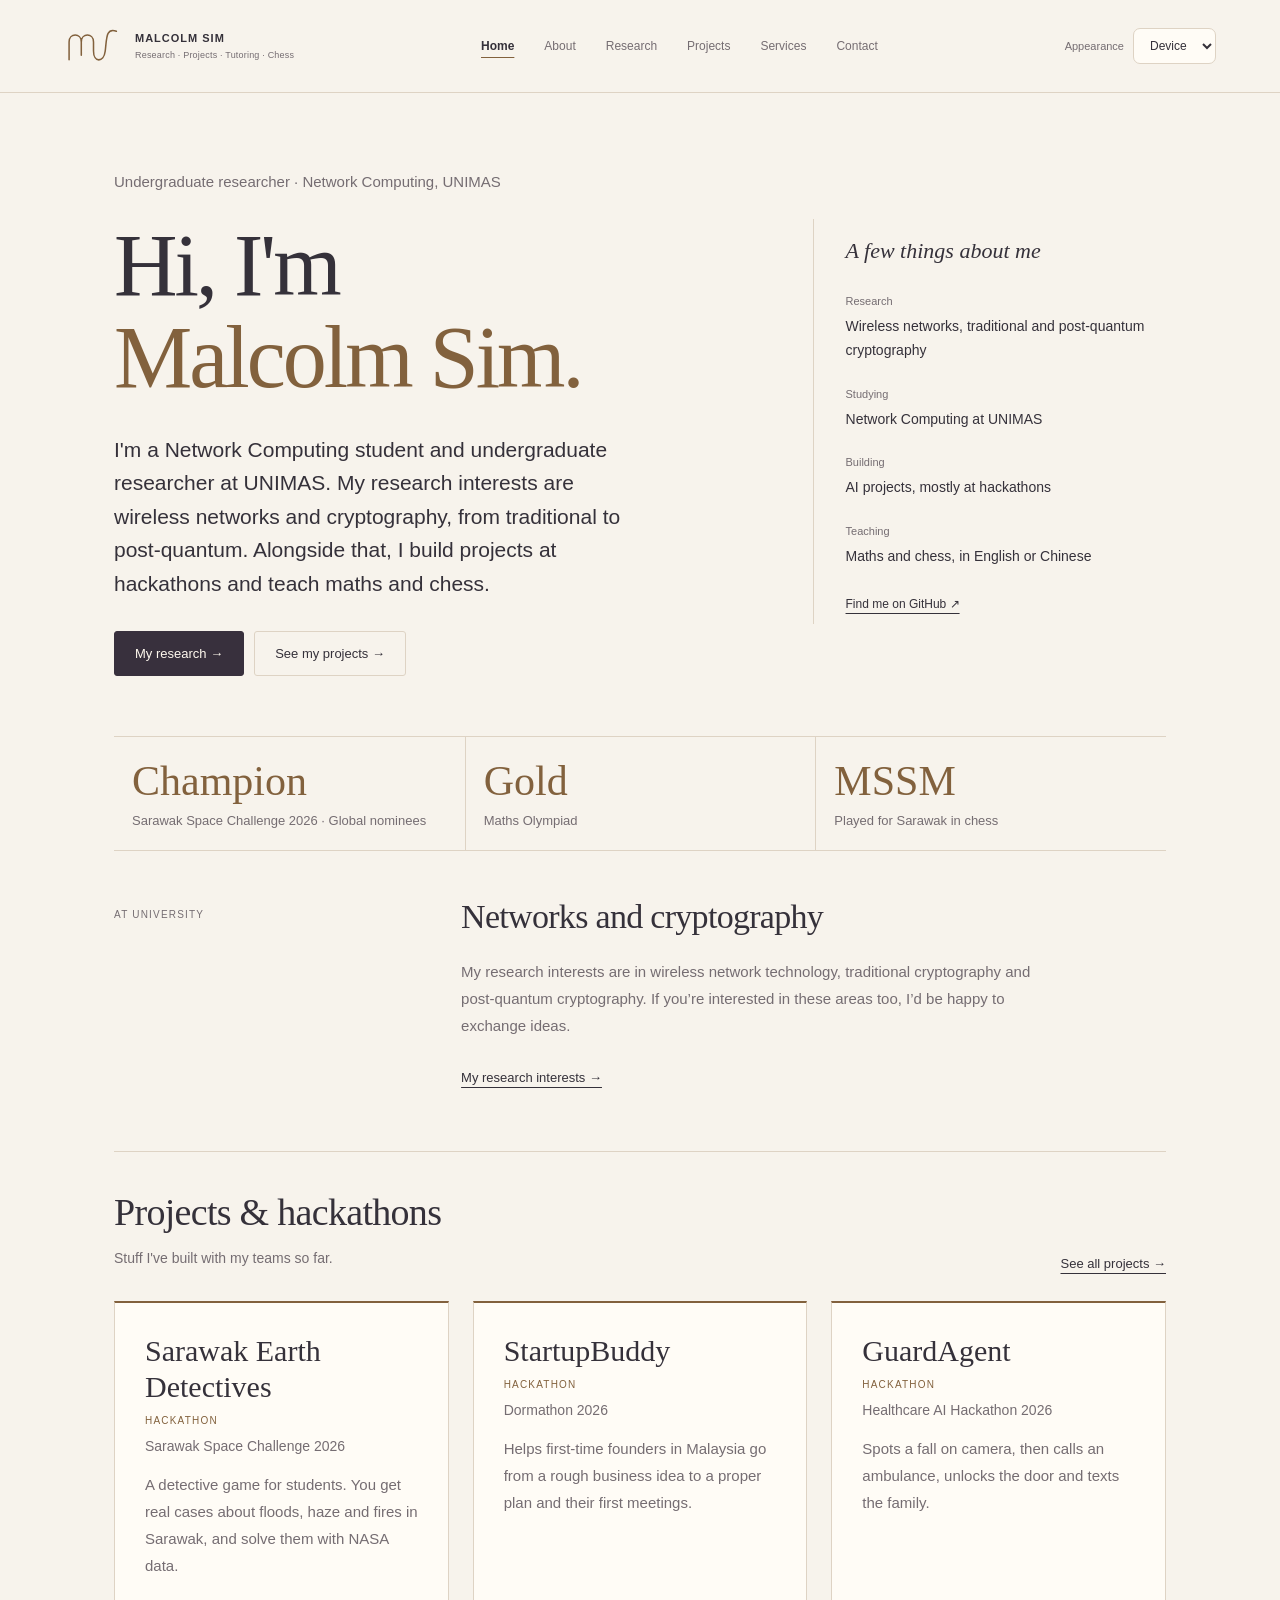
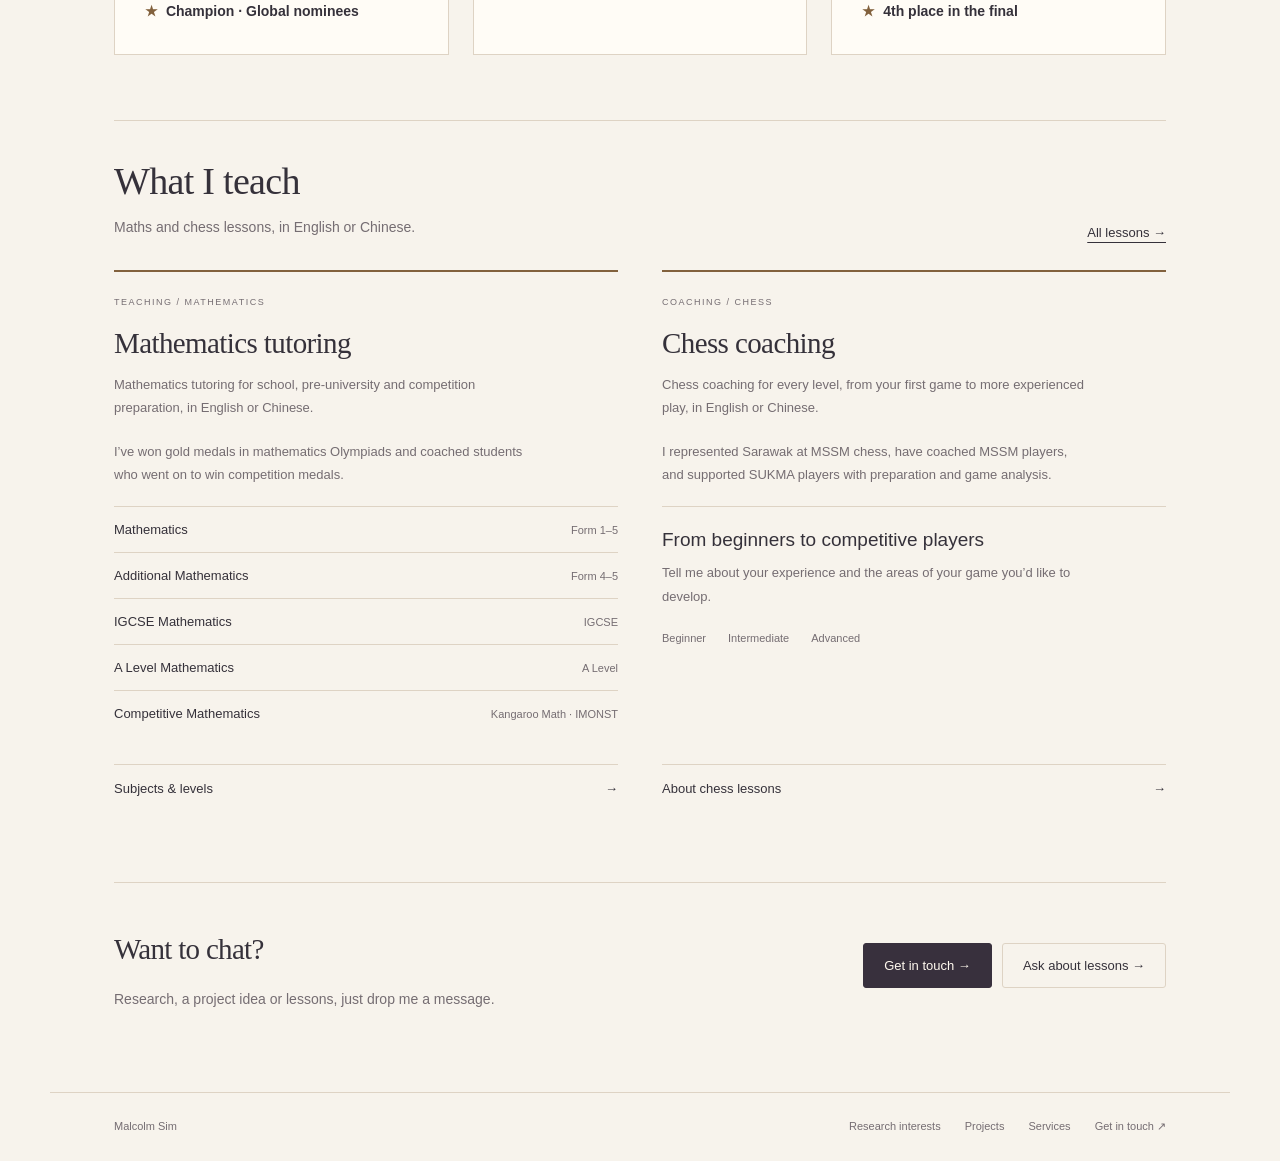
==== index.html @ a87b9bdd "Refresh link preview image URL so LinkedIn fetches the new card Co-Authored-By: Claude Opus 5.5 <nor" ====
<!doctype html><html lang="en"><head><meta charset="UTF-8"><meta name="viewport" content="width=device-width,initial-scale=1"><meta name="color-scheme" content="light dark"><script src="theme.js"></script><link rel="icon" href="malcolm-logo.svg?v=silk-champagne" type="image/svg+xml"><title>Malcolm Sim — Network Computing research, projects &amp; teaching</title><meta name="description" content="Malcolm Sim, Network Computing student and undergraduate researcher at UNIMAS. Research interests in wireless networks and cryptography, hackathon projects, maths tutoring and chess coaching.">
  <link rel="canonical" href="https://malcolmskk.pages.dev/">
  <meta property="og:type" content="website">
  <meta property="og:site_name" content="Malcolm Sim">
  <meta property="og:title" content="Malcolm Sim | Undergraduate researcher in networks &amp; cryptography, UNIMAS">
  <meta property="og:description" content="Network Computing student and undergraduate researcher at UNIMAS. Research in wireless networks and cryptography, hackathon projects, maths tutoring and chess coaching.">
  <meta property="og:url" content="https://malcolmskk.pages.dev/">
  <meta property="og:image" content="https://malcolmskk.pages.dev/images/og-preview.jpg?v=2">
  <meta property="og:image:width" content="1200">
  <meta property="og:image:height" content="627">
  <meta property="og:image:alt" content="Malcolm Sim, undergraduate researcher in networks and cryptography at UNIMAS">
  <meta name="twitter:card" content="summary_large_image"><link rel="stylesheet" href="style.css?v=home-about"></head><body><a class="skip-link" href="#main-content">Skip to content</a><header><a class="brand identity" href="index.html" aria-label="Malcolm Sim home"><svg class="monogram" viewBox="0 0 114 84" fill="none" stroke="currentColor" aria-hidden="true"><path d="M10 69V34C10 16 34 16 34 34V60M34 34C34 16 58 16 58 34V52C58 75 78 75 81 52C84 29 82 5 103 13" stroke-width="3" stroke-linecap="round" stroke-linejoin="round"/></svg><span class="wordmark">MALCOLM SIM<small>Research · Projects · Tutoring · Chess</small></span></a><nav class="site-nav" aria-label="Main navigation"><a href="index.html" aria-current="page">Home</a><a href="about.html">About</a><a href="research.html">Research</a><a href="projects.html">Projects</a><a href="services.html">Services</a><a href="contact.html">Contact</a></nav><div class="theme-picker"><label for="theme-choice">Appearance</label><select id="theme-choice" aria-label="Color theme"><option value="system" selected>Device</option><option value="light">Light</option><option value="dark">Dark</option></select></div></header><main id="main-content">
<section class="personal-opening" aria-labelledby="home-title">
  <div class="opening-copy">
    <p class="opening-kicker">Undergraduate researcher · Network Computing, UNIMAS</p>
    <h1 id="home-title">Hi, I'm<br><em>Malcolm Sim.</em></h1>
    <p class="opening-lead">I'm a Network Computing student and undergraduate researcher at UNIMAS. My research interests are wireless networks and cryptography, from traditional to post-quantum. Alongside that, I build projects at hackathons and teach maths and chess.</p>
    <div class="actions">
      <a class="button primary" href="research.html">My research →</a>
      <a class="button" href="projects.html">See my projects →</a>
    </div>
  </div>
  <aside class="desk-notes" aria-label="A few things about me">
    <p class="note-title">A few things about me</p>
    <dl>
      <div><dt>Research</dt><dd>Wireless networks, traditional and post-quantum cryptography</dd></div>
      <div><dt>Studying</dt><dd>Network Computing at UNIMAS</dd></div>
      <div><dt>Building</dt><dd>AI projects, mostly at hackathons</dd></div>
      <div><dt>Teaching</dt><dd>Maths and chess, in English or Chinese</dd></div>
    </dl>
    <a href="https://github.com/malcolm-simkk" target="_blank" rel="noopener noreferrer">Find me on GitHub ↗</a>
  </aside>
</section>
<ul class="home-highlights" aria-label="A few highlights">
  <li><strong>Champion</strong><span>Sarawak Space Challenge 2026 · Global nominees</span></li>
  <li><strong>Gold</strong><span>Maths Olympiad</span></li>
  <li><strong>MSSM</strong><span>Played for Sarawak in chess</span></li>
</ul>
<section class="research-note"><span class="label">At university</span><div><h2>Networks and cryptography</h2><p>My research interests are in wireless network technology, traditional cryptography and post-quantum cryptography. If you’re interested in these areas too, I’d be happy to exchange ideas.</p><a class="text-link" href="research.html">My research interests →</a></div></section>
<section class="hub-section projects-teaser" aria-labelledby="projects-title">
  <div class="section-heading section-heading-with-link">
    <div><h2 id="projects-title">Projects &amp; hackathons</h2><p>Stuff I've built with my teams so far.</p></div>
    <a class="text-link" href="projects.html">See all projects →</a>
  </div>
  <div class="project-grid home-project-grid">
    <a class="project-card project-link" href="sarawak-earth-detectives.html">
      <h3>Sarawak Earth Detectives</h3>
      <span class="label project-kind">Hackathon</span>
      <p class="project-event">Sarawak Space Challenge 2026</p>
      <p class="home-project-summary">A detective game for students. You get real cases about floods, haze and fires in Sarawak, and solve them with NASA data.</p>
      <p class="home-project-result"><span aria-hidden="true">★</span> Champion · Global nominees</p>
    </a>
    <a class="project-card project-link" href="startupbuddy.html">
      <h3>StartupBuddy</h3>
      <span class="label project-kind">Hackathon</span>
      <p class="project-event">Dormathon 2026</p>
      <p class="home-project-summary">Helps first-time founders in Malaysia go from a rough business idea to a proper plan and their first meetings.</p>
    </a>
    <a class="project-card project-link" href="guardagent.html">
      <h3>GuardAgent</h3>
      <span class="label project-kind">Hackathon</span>
      <p class="project-event">Healthcare AI Hackathon 2026</p>
      <p class="home-project-summary">Spots a fall on camera, then calls an ambulance, unlocks the door and texts the family.</p>
      <p class="home-project-result"><span aria-hidden="true">★</span> 4th place in the final</p>
    </a>
  </div>
</section>
<section class="hub-section" aria-labelledby="services-title"><div class="section-heading section-heading-with-link"><div><h2 id="services-title">What I teach</h2><p>Maths and chess lessons, in English or Chinese.</p></div><a class="text-link" href="services.html">All lessons →</a></div><div class="service-categories"><article class="service-category"><div class="category-top"><span class="label">Teaching / Mathematics</span><span class="category-symbol" aria-hidden="true">∫</span></div><h3>Mathematics tutoring</h3><p class="category-intro">Mathematics tutoring for school, pre-university and competition preparation, in English or Chinese.</p><p class="service-proof">I’ve won gold medals in mathematics Olympiads and coached students who went on to win competition medals.</p><ul class="subject-list"><li><span>Mathematics</span><span>Form 1–5</span></li><li><span>Additional Mathematics</span><span>Form 4–5</span></li><li><span>IGCSE Mathematics</span><span>IGCSE</span></li><li><span>A Level Mathematics</span><span>A Level</span></li><li><span>Competitive Mathematics</span><span>Kangaroo Math · IMONST</span></li></ul><a class="button category-cta" href="tutoring.html">Subjects &amp; levels <span aria-hidden="true">→</span></a></article><article class="service-category"><div class="category-top"><span class="label">Coaching / Chess</span><span class="category-symbol" aria-hidden="true">♞</span></div><h3>Chess coaching</h3><p class="category-intro">Chess coaching for every level, from your first game to more experienced play, in English or Chinese.</p><p class="service-proof">I represented Sarawak at MSSM chess, have coached MSSM players, and supported SUKMA players with preparation and game analysis.</p><div class="chess-content"><h4>From beginners to competitive players</h4><p>Tell me about your experience and the areas of your game you’d like to develop.</p><div class="level-tags"><span class="level-tag">Beginner</span><span class="level-tag">Intermediate</span><span class="level-tag">Advanced</span></div></div><a class="button category-cta" href="coaching.html">About chess lessons <span aria-hidden="true">→</span></a></article></div></section>
<section class="closing-note">
  <div><h2>Want to chat?</h2><p>Research, a project idea or lessons, just drop me a message.</p></div>
  <div class="actions">
    <a class="button primary" href="contact.html">Get in touch →</a>
    <a class="button" href="enquiry.html">Ask about lessons →</a>
  </div>
</section>
</main><footer><a href="index.html" class="footer-name">Malcolm Sim</a><div class="footer-links"><a href="research.html">Research interests</a><a href="projects.html">Projects</a><a href="services.html">Services</a><a href="contact.html">Get in touch ↗</a></div></footer></body></html>
---- style.css ----
:root{color-scheme:light;--paper:#F7F3EC;--surface:#FFFCF6;--ink:#35313A;--muted:#756D72;--line:#DED3C4;--primary:#38303D;--primary-text:#FFF9EF;--hover:#EAE2D7;--card:#F0E9DF;--card-line:#DDD0BE;--accent:#82613D;--hero-bg:#201D27;--hero-ink:#F4EFE6;--hero-muted:#C3B8BA;--hero-line:#514450;--hero-accent:#D6BA92}
html[data-theme="dark"]{color-scheme:dark;--paper:#201D27;--surface:#2D2735;--ink:#F4EFE6;--muted:#C3B8BA;--line:#514450;--primary:#D6BA92;--primary-text:#201D27;--hover:#403645;--card:#302936;--card-line:#514450;--accent:#D6BA92;--hero-bg:#2D2735;--hero-ink:#F4EFE6;--hero-muted:#C3B8BA;--hero-line:#514450;--hero-accent:#D6BA92}
@media(prefers-color-scheme:dark){html:not([data-theme]){color-scheme:dark;--paper:#201D27;--surface:#2D2735;--ink:#F4EFE6;--muted:#C3B8BA;--line:#514450;--primary:#D6BA92;--primary-text:#201D27;--hover:#403645;--card:#302936;--card-line:#514450;--accent:#D6BA92;--hero-bg:#2D2735;--hero-ink:#F4EFE6;--hero-muted:#C3B8BA;--hero-line:#514450;--hero-accent:#D6BA92}}
*{box-sizing:border-box}html{scroll-behavior:smooth}body{margin:0;background:var(--paper);color:var(--ink);font-family:-apple-system,BlinkMacSystemFont,'Segoe UI',sans-serif;-webkit-font-smoothing:antialiased}a{color:inherit}button,select{font:inherit}a:focus-visible,select:focus-visible{outline:2px solid var(--ink);outline-offset:5px}
header{max-width:1280px;margin:auto;padding:30px 5%;display:flex;justify-content:space-between;align-items:center;gap:20px}.brand{font-family:-apple-system,BlinkMacSystemFont,'Segoe UI',sans-serif;font-size:18px;font-weight:800;letter-spacing:-.7px}.brand span{display:inline-block;width:6px;height:6px;background:var(--ink);border-radius:50%;margin-left:4px}.header-tools{display:flex;align-items:center;gap:24px}.draft{color:var(--muted);font-size:11px;letter-spacing:.3px}.theme-picker{display:flex;align-items:center;gap:9px}.theme-picker label{font-size:11px;color:var(--muted)}.theme-picker select{font-size:12px;color:var(--ink);background:var(--surface);border:1px solid var(--line);border-radius:7px;padding:9px 12px;cursor:pointer}
main{max-width:1180px;margin:65px auto 80px;padding:0 5%}.intro{display:grid;grid-template-columns:1.1fr 1fr;gap:70px;align-items:center}.eyebrow{display:flex;gap:10px;align-items:center;margin-bottom:28px}.dot{width:6px;height:6px;border-radius:50%;background:var(--muted)}.label{font-size:10px;font-weight:600;letter-spacing:2px;text-transform:uppercase}h1{font-family:-apple-system,BlinkMacSystemFont,'Segoe UI',sans-serif;font-size:clamp(46px,6.2vw,80px);line-height:1.08;letter-spacing:-4px;font-weight:500;margin:0 0 24px}h1 em{font:inherit;color:var(--ink)}p{font-size:16px;line-height:1.8;color:var(--muted);max-width:430px}.role{font-size:13px;line-height:1.7;color:var(--ink);font-weight:500;margin-bottom:22px}
.card{background:var(--card);color:var(--ink);border:1px solid var(--card-line);border-radius:12px;min-height:420px;padding:34px;display:flex;flex-direction:column;justify-content:space-between;gap:35px}.card-top{display:flex;justify-content:space-between;align-items:center;gap:20px}.mark{width:42px;height:42px;border:1px solid var(--card-line);border-radius:50%;display:grid;place-items:center;font-size:12px;letter-spacing:1px}.card .label{font-size:9px;color:var(--muted)}.card-name{font-family:-apple-system,BlinkMacSystemFont,'Segoe UI',sans-serif;font-size:clamp(30px,3.3vw,42px);line-height:1.16;letter-spacing:-2px;margin-bottom:14px}.card-accent{color:var(--muted)}.card-role{font-size:13px;color:var(--muted)}.topics{display:flex;flex-wrap:wrap;gap:7px;margin-top:23px}.topics span{font-size:10px;border:1px solid var(--card-line);border-radius:5px;padding:7px 9px;color:var(--muted)}.card-bottom{border-top:1px solid var(--card-line);padding-top:20px;display:flex;justify-content:space-between;align-items:center;gap:15px;font-size:11px;color:var(--muted)}.arrow{font-size:23px;color:var(--ink)}
.actions{display:flex;gap:10px;flex-wrap:wrap;margin-top:30px}.button{border:1px solid var(--line);border-radius:7px;padding:14px 20px;font-size:12px;font-weight:500;display:inline-flex;gap:22px;align-items:center;text-decoration:none}.primary{background:var(--primary);color:var(--primary-text);border-color:var(--primary)}.button:hover{background:var(--hover);color:var(--ink);border-color:var(--line)}
.contact-section{margin-top:85px;border-top:1px solid var(--line);padding-top:32px;display:grid;grid-template-columns:.7fr 1.5fr;gap:50px}.contact-section h2{font-family:-apple-system,BlinkMacSystemFont,'Segoe UI',sans-serif;font-size:27px;font-weight:500;letter-spacing:-1px;margin:0 0 12px}.contact-section p{font-size:14px;margin:0}.contact-row{display:flex;justify-content:space-between;align-items:baseline;padding:18px 0;border-bottom:1px solid var(--line);gap:12px;flex-wrap:wrap}.contact-row:first-child{padding-top:0}.contact-type{color:var(--muted);font-size:12px}.contact-value{font-size:14px;text-decoration:none;overflow-wrap:anywhere}.contact-value:hover{text-decoration:underline;text-underline-offset:4px}footer{max-width:1180px;padding:25px 5%;margin:auto;border-top:1px solid var(--line);display:flex;justify-content:space-between;gap:20px;font-size:11px;line-height:1.6;color:var(--muted)}
@media(max-width:850px){.header-tools .draft{display:none}}@media(max-width:700px){header{padding:24px 7%}main{padding:0 7%;margin-top:36px}.intro{grid-template-columns:1fr;gap:36px}h1{letter-spacing:-2.5px}.card{min-height:350px;padding:28px}.card-name{font-size:36px}.contact-section{margin-top:55px;grid-template-columns:1fr;gap:30px}footer{padding:25px 7%}}@media(max-width:380px){.theme-picker label{display:none}.contact-row{display:block}.contact-type{display:block;margin-bottom:10px}}@media(prefers-reduced-motion:reduce){html{scroll-behavior:auto}}

.identity{display:flex;align-items:center;gap:13px;text-decoration:none;flex-shrink:0}.monogram{display:block;width:59px;height:44px;flex-shrink:0}.brand .wordmark{display:block;width:auto;height:auto;border-radius:0;background:none;margin:0;font-size:11px;letter-spacing:1.5px;font-weight:700}.wordmark small{display:block;font-family:-apple-system,BlinkMacSystemFont,'Segoe UI',sans-serif;font-size:9px;font-weight:400;letter-spacing:.2px;margin-top:6px;color:var(--muted)}.card-logo .monogram{width:52px;height:39px}.services-jump{flex-basis:100%;margin-top:9px;font-size:12px;text-decoration:none;color:var(--muted)}.services-jump:hover{color:var(--ink);text-decoration:underline;text-underline-offset:4px}.services-jump span{margin-left:8px}
.services{margin-top:85px;border-top:1px solid var(--line);padding-top:35px}.services-heading{display:flex;justify-content:space-between;align-items:end;gap:35px;margin-bottom:30px}.services h2{font-family:-apple-system,BlinkMacSystemFont,'Segoe UI',sans-serif;font-size:32px;line-height:1.2;font-weight:500;letter-spacing:-1.2px;margin:13px 0 0}.services-heading p{font-size:13px;line-height:1.8;margin:0}.service-item{display:grid;grid-template-columns:40px 1fr auto;gap:20px;align-items:center;padding:25px 0;border-top:1px solid var(--line)}.service-number{font-size:11px;color:var(--muted);align-self:start;margin-top:5px;font-variant-numeric:tabular-nums}.service-detail h3{font-family:-apple-system,BlinkMacSystemFont,'Segoe UI',sans-serif;font-size:18px;font-weight:500;letter-spacing:-.4px;margin:0}.service-detail p{font-size:13px;line-height:1.7;margin:7px 0 0;max-width:none}.service-action{display:flex;gap:25px;align-items:center}.service-level{font-size:10px;color:var(--muted);border:1px solid var(--line);padding:6px 9px;border-radius:4px;white-space:nowrap}.service-action a{font-size:12px;text-decoration:none;white-space:nowrap}.service-action a:hover{text-decoration:underline;text-underline-offset:4px}.service-action a span{margin-left:7px}.contact-section{margin-top:60px}
@media(max-width:850px){.service-action{flex-direction:column;align-items:end;gap:12px}}@media(max-width:700px){.services{margin-top:55px}.services-heading{display:block}.services-heading p{margin-top:18px}.service-item{grid-template-columns:24px 1fr;gap:14px;padding:22px 0}.service-action{grid-column:2;flex-direction:row;justify-content:space-between;align-items:center;margin-top:0}.service-detail h3{font-size:17px}.services h2{font-size:28px}}@media(max-width:420px){.wordmark small{display:none}.brand .wordmark{font-size:9px;letter-spacing:1px}.identity{gap:8px}.identity .monogram{width:45px;height:34px}.theme-picker label{display:none}}

.service-categories{display:grid;grid-template-columns:1.2fr 1fr;gap:20px}.service-category{border:1px solid var(--line);border-radius:12px;padding:30px;background:var(--surface);display:flex;flex-direction:column;min-width:0}.category-top{display:flex;align-items:center;justify-content:space-between;gap:15px;margin-bottom:22px;color:var(--muted)}.category-top .label{font-size:9px;letter-spacing:1.5px}.category-symbol{font-family:Georgia,serif;font-size:28px;line-height:1}.service-category h3{font-family:-apple-system,BlinkMacSystemFont,'Segoe UI',sans-serif;font-size:28px;font-weight:500;letter-spacing:-1px;margin:0}.category-intro{font-size:13px;line-height:1.8;margin:10px 0 24px}.subject-list{list-style:none;padding:0;margin:0 0 28px}.subject-list li{display:flex;align-items:baseline;justify-content:space-between;gap:15px;padding:15px 0;border-top:1px solid var(--line);font-size:13px}.subject-list li span:last-child{color:var(--muted);font-size:11px;white-space:nowrap}.category-cta{margin-top:auto;justify-content:space-between}.chess-content{border-top:1px solid var(--line);padding-top:22px;margin-bottom:28px;flex:1}.chess-content h4{font-family:-apple-system,BlinkMacSystemFont,'Segoe UI',sans-serif;font-size:21px;font-weight:500;letter-spacing:-.5px;margin:0}.chess-content p{font-size:13px;margin:10px 0 20px}.level-tag{display:inline-block;border:1px solid var(--line);border-radius:4px;font-size:11px;color:var(--muted);padding:7px 10px}@media(max-width:700px){.service-categories{grid-template-columns:1fr;gap:16px}.service-category{padding:25px}.service-category h3{font-size:25px}.chess-content{min-height:130px}}@media(max-width:380px){.subject-list li{flex-wrap:wrap;gap:7px}.subject-list li span:first-child{flex-basis:100%}}

body{min-height:100vh;display:flex;flex-direction:column}header{width:100%;flex-wrap:wrap;border-bottom:1px solid var(--line)}main{width:100%;flex:1}footer{width:100%}.site-nav{display:flex;gap:6px;align-items:center}.site-nav a{font-size:12px;color:var(--muted);padding:10px 12px;text-decoration:none;border-radius:6px;white-space:nowrap}.site-nav a:hover{background:var(--hover);color:var(--ink)}.site-nav a[aria-current="page"]{color:var(--ink);background:var(--hover);font-weight:600}.skip-link{position:absolute;top:-100px;left:20px;z-index:10;background:var(--surface);color:var(--ink);padding:12px}.skip-link:focus{top:12px}.page-heading{max-width:720px;margin-bottom:45px}.page-heading .label{color:var(--muted);display:block;margin-bottom:20px}.page-heading h1{font-size:clamp(40px,5.5vw,64px);letter-spacing:-2.5px}.page-heading p{max-width:560px}.home-paths{flex-basis:100%;display:flex;flex-wrap:wrap;gap:24px;margin-top:12px}.home-paths a{font-size:12px;color:var(--muted);text-underline-offset:5px}.home-paths a:hover{color:var(--ink)}.subject-grid{display:grid;grid-template-columns:1fr 1fr;gap:16px}.subject-card{border:1px solid var(--line);border-radius:10px;background:var(--surface);padding:26px}.subject-card .label{font-size:9px;letter-spacing:1px;color:var(--muted)}.subject-card h2{font-family:-apple-system,BlinkMacSystemFont,'Segoe UI',sans-serif;font-size:23px;font-weight:500;letter-spacing:-.6px;line-height:1.3;margin:20px 0 10px}.subject-card p{font-size:13px;line-height:1.7;margin:0}.enquiry-bar{margin-top:30px;padding-top:28px;border-top:1px solid var(--line);display:flex;justify-content:space-between;gap:25px;align-items:center}.enquiry-bar p{font-size:13px;margin:0}.chess-layout{display:grid;grid-template-columns:1.15fr 1fr;gap:70px;align-items:center}.chess-layout .page-heading{margin-bottom:24px}.chess-visual{border:1px solid var(--line);border-radius:12px;min-height:340px;display:grid;place-items:center;background:var(--card);position:relative;overflow:hidden}.chess-visual:before{content:'';position:absolute;inset:0;background:conic-gradient(var(--line) 25%,transparent 0 50%,var(--line) 0 75%,transparent 0);background-size:100px 100px;opacity:.25}.chess-piece{position:relative;font-size:185px;line-height:1;color:var(--ink);font-family:Georgia,serif}.level-tags{display:flex;gap:8px;flex-wrap:wrap;margin:24px 0 30px}.contact-page{margin-top:0;border-top:0;padding-top:0;grid-template-columns:1fr 1.1fr;gap:70px}.contact-page h1{font-size:clamp(40px,5.5vw,64px);letter-spacing:-2.5px}.contact-page .label{display:block;margin-bottom:20px;color:var(--muted)}.contact-page p{font-size:15px;max-width:360px}.contact-page .actions{margin-top:25px}
@media(max-width:1000px){.wordmark small{display:none}.site-nav a{padding:10px 9px}.theme-picker label{display:none}}@media(max-width:760px){header{gap:18px}.site-nav{order:3;flex-basis:100%;justify-content:space-between;gap:0;border-top:1px solid var(--line);padding-top:12px}.site-nav a{padding:10px;font-size:11px}.subject-grid{grid-template-columns:1fr}.chess-layout{grid-template-columns:1fr;gap:35px}.chess-visual{min-height:260px}.chess-piece{font-size:150px}.contact-page{grid-template-columns:1fr;gap:35px}.enquiry-bar{align-items:start;flex-direction:column}.page-heading{margin-bottom:30px}}@media(max-width:380px){.site-nav a{font-size:10px;padding:9px 7px}}

.enquiry-note{font-size:13px;margin-top:20px}

/* Silk & Champagne accents */
.identity .monogram{color:var(--accent)}h1 em{color:var(--accent)}.dot{background:var(--accent)}.intro .card{background:var(--hero-bg);color:var(--hero-ink);border-color:var(--hero-line)}.intro .card .label,.intro .card-role,.intro .card-bottom,.intro .topics span{color:var(--hero-muted)}.intro .card-bottom,.intro .topics span{border-color:var(--hero-line)}.intro .card-logo .monogram,.intro .card-accent,.intro .arrow{color:var(--hero-accent)}.contact-value:hover,.home-paths a:hover,.services-jump:hover{color:var(--accent)}a:focus-visible,select:focus-visible{outline-color:var(--accent)}.level-tag{border-color:var(--card-line)}.category-symbol{color:var(--accent)}

/* Mathematical signature: M + sigma */
.identity .monogram{width:58px;height:44px}.brand .wordmark{font-weight:600;letter-spacing:1.6px}.card-logo .monogram{width:55px;height:41px}
@media(max-width:420px){.identity .monogram{width:43px;height:33px}}

/* Personal website: overview, services, about and research */
.personal-hero{display:grid;grid-template-columns:1.2fr .85fr;gap:60px;align-items:center}.personal-hero h1{font-size:clamp(44px,5.6vw,70px);letter-spacing:-3px}.personal-hero p{max-width:490px}.personal-signature{background:var(--hero-bg);color:var(--hero-ink);border:1px solid var(--hero-line);border-radius:16px;padding:28px;min-height:400px;display:flex;flex-direction:column;justify-content:space-between}.signature-top{display:flex;flex-wrap:wrap;gap:12px;justify-content:space-between;color:var(--hero-muted)}.signature-top .label{font-size:8px;letter-spacing:1.3px}.signature-mark{display:flex;justify-content:center;margin:28px 0 10px}.signature-mark .monogram{width:170px;height:125px;color:var(--hero-accent)}.signature-caption{color:var(--hero-ink);font-size:29px;line-height:1.25;letter-spacing:-1px;margin:8px 0 30px}.signature-bottom{border-top:1px solid var(--hero-line);padding-top:17px;display:flex;justify-content:space-between;align-items:center;font-size:11px;color:var(--hero-muted)}.signature-bottom a{text-decoration:none;font-size:23px;color:var(--hero-accent)}.hub-section{margin-top:85px;padding-top:38px;border-top:1px solid var(--line)}.section-heading{display:flex;align-items:end;justify-content:space-between;gap:24px;margin-bottom:30px}.section-heading p{font-size:14px;margin:0}h2{font-size:34px;line-height:1.2;letter-spacing:-1.2px;font-weight:500;margin:14px 0 20px}h3{font-weight:500}.home-research{display:grid;grid-template-columns:1fr 1fr;gap:60px;align-items:center}.home-research p{font-size:14px}.text-link{display:inline-block;font-size:13px;text-underline-offset:5px;margin-top:16px}.research-keywords{display:flex;flex-direction:column}.research-keywords span{padding:24px 0;border-bottom:1px solid var(--line);font-size:20px;letter-spacing:-.5px}.research-keywords span:first-child{border-top:1px solid var(--line)}.closing-note{margin-top:70px;border-top:1px solid var(--line);padding-top:35px;display:flex;justify-content:space-between;align-items:center;gap:30px}.closing-note h2{font-size:29px}.closing-note p{font-size:14px;margin-bottom:0}.closing-note .button{flex-shrink:0}.footer-name{text-decoration:none}.footer-links{display:flex;gap:24px;flex-wrap:wrap}.footer-links a{text-decoration:none}.footer-links a:hover{text-decoration:underline}.about-intro{display:grid;grid-template-columns:.7fr 1.3fr;gap:65px;align-items:center}.about-intro p{max-width:600px;font-size:15px}.about-symbol{background:var(--card);border:1px solid var(--card-line);border-radius:14px;min-height:300px;display:grid;place-items:center;color:var(--accent)}.about-symbol .monogram{width:180px;height:140px}.about-paths,.getting-started{display:grid;grid-template-columns:repeat(3,1fr);gap:28px}.about-paths a{display:flex;flex-direction:column;padding:24px 0;border-top:1px solid var(--line);text-decoration:none}.about-paths a:hover h3{color:var(--accent)}.about-paths h3{font-size:23px;line-height:1.3;letter-spacing:-.5px;flex:1}.about-paths a>span:last-child{font-size:12px;color:var(--muted)}.getting-started h3{font-size:21px;line-height:1.35;letter-spacing:-.5px}.getting-started p{font-size:13px}.interest-list article{display:grid;grid-template-columns:70px 1fr;gap:24px;padding:30px 0;border-top:1px solid var(--line)}.interest-number{color:var(--accent);font-size:13px;padding-top:7px}.interest-list h3{font-size:29px;letter-spacing:-.8px;margin:0 0 12px}.interest-list p{max-width:650px;font-size:15px;margin:0}.back-link{display:inline-block;font-size:12px;color:var(--muted);text-decoration:none;margin-bottom:30px}.back-link:hover{text-decoration:underline}.site-nav{flex-wrap:wrap}
@media(max-width:1000px){header{gap:12px}.site-nav a{padding:10px 8px;font-size:11px}.personal-hero{gap:30px}.personal-hero h1{font-size:52px}.personal-signature{padding:25px}.signature-top .label:last-child{display:none}}
@media(max-width:760px){.personal-hero{grid-template-columns:1fr;gap:35px}.personal-hero h1{font-size:clamp(40px,9vw,62px);letter-spacing:-2px}.personal-signature{min-height:350px}.signature-mark .monogram{width:145px;height:105px}.signature-top .label:last-child{display:block}.section-heading{display:block}.section-heading p{margin-top:15px}.home-research,.about-intro{grid-template-columns:1fr;gap:28px}.hub-section{margin-top:55px;padding-top:28px}.closing-note{margin-top:50px;align-items:start;flex-direction:column}.about-paths,.getting-started{grid-template-columns:1fr;gap:16px}.about-paths h3{margin:14px 0}.about-symbol{min-height:220px}.interest-list article{grid-template-columns:30px 1fr;gap:14px}.interest-list h3{font-size:24px}.site-nav a{padding:10px 8px}.footer-links{gap:15px}footer{flex-wrap:wrap}h2{font-size:29px}.research-keywords span{font-size:18px}}

.service-proof{font-size:12px;line-height:1.8;color:var(--ink);padding:14px 0;border-top:1px solid var(--line);margin:0 0 20px}.experience-panel{margin-top:45px;border-top:1px solid var(--line);padding-top:28px}.experience-panel h2{font-size:27px}.experience-list{padding-left:18px;color:var(--muted);font-size:14px;line-height:1.9}.experience-list li{padding:5px 0}.experience-grid{display:grid;grid-template-columns:1fr 1fr;gap:35px}.experience-grid .experience-panel{margin-top:0}@media(max-width:760px){.experience-grid{grid-template-columns:1fr;gap:25px}}

.tutoring-format{display:flex;flex-wrap:wrap;gap:12px;align-items:center;margin:-15px 0 28px;color:var(--accent)}.tutoring-format>span:last-child{font-size:14px}.competitive-subject{grid-column:1/-1}.subject-list li{flex-wrap:wrap}

/* Equal service columns with shared content rows. */
.service-categories{grid-template-columns:repeat(2,minmax(0,1fr))}
.service-category h3{line-height:1.3}
@media(min-width:701px){
 .service-categories{row-gap:0}
 .service-category{display:grid;grid-row:span 6;grid-template-rows:subgrid;row-gap:0}
 .service-category .category-cta{align-self:end}
}
@media(max-width:700px){.service-categories{grid-template-columns:1fr}}

/* Guided enquiry: entirely local message preparation. */
.guided-enquiry{display:grid;grid-template-columns:1fr 1fr;gap:40px;align-items:start}.enquiry-field{display:flex;flex-direction:column;gap:10px;margin-bottom:24px}.enquiry-field[hidden]{display:none}.enquiry-field label{font-size:14px;font-weight:500}.enquiry-field label span{font-weight:400;color:var(--muted);font-size:12px}.enquiry-field input,.enquiry-field select,.enquiry-field textarea,.enquiry-preview textarea{width:100%;min-width:0;font:inherit;font-size:15px;line-height:1.6;color:var(--ink);background:var(--surface);border:1px solid var(--line);border-radius:7px;padding:12px}.enquiry-field textarea{resize:vertical}.enquiry-field input:focus-visible,.enquiry-field textarea:focus-visible,.enquiry-preview textarea:focus-visible,button:focus-visible{outline:2px solid var(--accent);outline-offset:3px}.enquiry-preview{border:1px solid var(--line);border-radius:12px;padding:28px;background:var(--surface)}.enquiry-preview h2{font-size:26px}.enquiry-preview textarea{resize:vertical;background:var(--paper);font-size:14px}.enquiry-preview .actions{margin-top:20px}.enquiry-preview .button{padding:12px 15px;gap:12px;cursor:pointer}.enquiry-privacy,.enquiry-help,.copy-status{font-size:12px;line-height:1.7}.copy-status{color:var(--accent);margin-bottom:0}.sr-only{position:absolute;width:1px;height:1px;padding:0;margin:-1px;overflow:hidden;clip-path:inset(50%);white-space:nowrap;border:0}.enquiry-preview .label{color:var(--accent)}
@media(max-width:760px){.guided-enquiry{grid-template-columns:1fr;gap:20px}.enquiry-field input,.enquiry-field select,.enquiry-field textarea{font-size:16px}.enquiry-preview{padding:23px}}

/* Personal editorial direction: plain language and quieter surfaces. */
header{padding-top:24px;padding-bottom:24px}.site-nav a{border-radius:0}.site-nav a[aria-current="page"]{background:transparent;text-decoration:underline;text-underline-offset:7px;text-decoration-color:var(--accent)}.brand .wordmark{letter-spacing:1px}.label{letter-spacing:1.2px;font-weight:400}.button{border-radius:3px;font-size:13px}.personal-opening{display:grid;grid-template-columns:1.4fr .8fr;gap:80px;align-items:center;padding:10px 0 18px}.opening-kicker{font-size:13px;margin:0 0 24px;color:var(--muted)}.personal-opening h1{font-family:Georgia,'Times New Roman',serif;font-weight:400;font-size:clamp(52px,7vw,88px);line-height:1.05;letter-spacing:-3px;margin-bottom:28px}.opening-copy p{max-width:570px;font-size:15px;line-height:1.85}.opening-copy .opening-lead{font-size:21px;line-height:1.6;color:var(--ink);max-width:530px}.opening-copy .text-link{margin-top:10px}.desk-notes{border-left:1px solid var(--line);padding:12px 0 12px 32px}.note-title{font-family:Georgia,serif;font-style:italic;font-size:22px;color:var(--ink);margin:0 0 24px}.desk-notes dl{margin:0}.desk-notes dl>div{margin-bottom:25px}.desk-notes dt{font-size:11px;color:var(--muted);margin-bottom:8px}.desk-notes dd{margin:0;font-size:14px;line-height:1.7}.desk-notes>a{font-size:12px;text-underline-offset:5px}.hub-section{margin-top:65px}.section-heading h2,.research-note h2,.closing-note h2,.page-heading h1,.about-intro h2{font-family:Georgia,'Times New Roman',serif;font-weight:400;letter-spacing:-.7px}.section-heading h2{font-size:38px;margin:0 0 10px}.section-heading p{max-width:none;font-size:14px}.service-categories{gap:0 44px}.service-category{background:transparent;border:0;border-top:2px solid var(--accent);border-radius:0;padding:25px 0 0}.category-top{margin-bottom:18px}.category-symbol{display:none}.service-category h3{font-family:Georgia,serif;font-size:29px;letter-spacing:-.6px;font-weight:400}.category-intro{margin-bottom:20px}.service-proof{color:var(--muted);border:0;padding:0;font-size:13px}.category-cta{border:0;border-top:1px solid var(--line);border-radius:0;padding:16px 0}.category-cta:hover{background:transparent;color:var(--accent)}.chess-content h4{font-size:19px;letter-spacing:0}.level-tag{border:0;padding:0 14px 0 0}.subject-card{border:0;border-top:1px solid var(--line);border-radius:0;background:transparent;padding:25px 0}.subject-grid{column-gap:40px}.subject-card h2{margin-top:10px}.page-heading h1{font-size:clamp(42px,6vw,66px)}.education-note{border-top:2px solid var(--accent);padding:25px 0;align-self:start}.education-note p{font-family:Georgia,serif;font-size:29px;color:var(--ink);line-height:1.3}.education-note>span:last-child{font-size:14px;line-height:1.8;color:var(--muted)}.about-intro{align-items:start;grid-template-columns:.75fr 1.25fr}.about-intro h2{margin-top:0}.about-paths h3{font-family:Georgia,serif;font-size:24px}.research-note{display:grid;grid-template-columns:.6fr 1.4fr;gap:45px;border-top:1px solid var(--line);margin-top:70px;padding-top:36px}.research-note>.label{margin-top:12px;color:var(--muted)}.research-note h2{font-size:34px;margin-top:0}.research-note p{font-size:15px;max-width:600px}.getting-started h3{font-size:19px}.chess-visual{border-radius:0;background:transparent}.enquiry-preview{border-radius:4px}.experience-panel h2{font-family:Georgia,serif;font-weight:400}.closing-note .label{display:none}
@media(max-width:760px){.personal-opening{grid-template-columns:1fr;gap:35px;padding-top:0}.personal-opening h1{font-size:62px;letter-spacing:-2px}.opening-copy .opening-lead{font-size:20px}.desk-notes{border-left:0;border-top:1px solid var(--line);padding:25px 0 0}.desk-notes dl{display:grid;grid-template-columns:1fr 1fr;column-gap:24px}.desk-notes dl>div:last-child{grid-column:1/-1}.service-categories{column-gap:25px}.service-category h3{font-size:26px}.about-intro,.research-note{grid-template-columns:1fr;gap:20px}.research-note{margin-top:50px}.education-note{padding-bottom:10px}.hub-section{margin-top:50px}}
@media(max-width:700px){.service-categories{row-gap:35px}.service-category{padding-top:22px}.personal-opening h1{font-size:clamp(49px,11vw,66px)}}

/* Projects */
.project-grid {
  display: grid;
  grid-template-columns: repeat(2, minmax(0, 1fr));
  gap: 24px;
}
.project-card {
  min-width: 0;
  padding: clamp(18px, 3vw, 30px);
  border: 1px solid var(--line);
  border-top: 2px solid var(--accent);
  background: var(--surface);
  overflow-wrap: anywhere;
}
.project-card h2, .project-card h3 {
  margin: 0 0 10px;
  color: var(--ink);
  font: 400 clamp(23px, 3vw, 30px)/1.2 Georgia, serif;
}
.project-kind { color: var(--accent); }
.project-card p { max-width: none; }
.project-card .project-event { margin: 8px 0 0; font-size: 14px; }
.project-card .project-tags { display: flex; flex-wrap: wrap; gap: 6px; margin: 18px 0 0; padding: 0; list-style: none; }
.project-tags .level-tag { border: 1px solid var(--line); padding: 4px 8px; }
.project-result { color: var(--ink); }
.project-links { display: flex; flex-wrap: wrap; gap: 8px 16px; margin-top: 18px; }
.projects-teaser > .text-link { margin-top: 18px; }
@media (max-width: 700px) {
  .project-grid { grid-template-columns: minmax(0, 1fr); gap: 16px; }
  .site-nav { flex-wrap: wrap; }
}


/* Home & About redesign */
.home-highlights {
  display: grid;
  grid-template-columns: repeat(4, minmax(0, 1fr));
  list-style: none;
  margin: 42px 0 0;
  padding: 0;
  border-block: 1px solid var(--line);
}
.home-highlights li { padding: 20px 18px; }
.home-highlights li + li { border-inline-start: 1px solid var(--line); }
.home-highlights strong {
  display: block;
  margin-bottom: 6px;
  color: var(--accent);
  font: 400 clamp(27px, 4vw, 42px)/1.15 Georgia, "Times New Roman", serif;
}
.home-highlights span { color: var(--muted); font-size: 13px; line-height: 1.5; }
.home-highlights + .research-note { border-top: 0; padding-top: 0; margin-top: 46px; }
.section-heading-with-link { display: flex; flex-wrap: wrap; gap: 14px 24px; }
.section-heading-with-link > .text-link { margin: 0; }
.home-project-grid { grid-template-columns: repeat(3, minmax(0, 1fr)); }
.home-project-grid .project-card { display: flex; flex-direction: column; align-items: flex-start; }
.home-project-summary { margin: 12px 0; font-size: 15px; }
.home-project-grid .home-project-result {
  margin: auto 0 0;
  padding-top: 8px;
  color: var(--ink);
  font-size: 14px;
  font-weight: 600;
}
.home-project-result span { margin-inline-end: 4px; color: var(--accent); }
.closing-note .actions { margin: 0; }
.education-university { color: var(--muted); font-size: 14px; line-height: 1.8; }
.about-facts { margin: 18px 0 0; }
.about-facts > div { border-top: 1px solid var(--line); padding-top: 12px; margin-top: 12px; }
.about-facts dt { color: var(--muted); font-size: 12px; margin-bottom: 5px; }
.about-facts dd { margin: 0; font-size: 14px; line-height: 1.65; }
.about-facts a { text-underline-offset: 4px; }
.about-experience { grid-template-columns: repeat(3, minmax(0, 1fr)); }
.about-experience .experience-panel { display: flex; flex-direction: column; align-items: flex-start; }
.about-experience .text-link { margin: auto 0 0; padding-top: 8px; }
.about-paths { grid-template-columns: repeat(4, minmax(0, 1fr)); }
@media (min-width: 861px) {
  header .site-nav { flex-wrap: nowrap; }
}
@media (max-width: 900px) {
  .home-project-grid, .about-experience { grid-template-columns: minmax(0, 1fr); }
  .about-paths { grid-template-columns: repeat(2, minmax(0, 1fr)); }
}
@media (max-width: 600px) {
  .home-highlights { grid-template-columns: repeat(2, minmax(0, 1fr)); }
  .home-highlights li:nth-child(3) { border-inline-start: 0; }
  .home-highlights li:nth-child(n+3) { border-top: 1px solid var(--line); }
  .about-paths { grid-template-columns: minmax(0, 1fr); }
  .personal-opening .desk-notes dl > div:last-child { grid-column: auto; }
}

@media (max-width: 440px) {
  header .site-nav a { padding-inline: 4px; }
}
/* Highlights (3 items) (2026-11-26) */
.home-highlights{grid-template-columns:repeat(3,minmax(0,1fr))}
@media(max-width:600px){.home-highlights{grid-template-columns:minmax(0,1fr)}.home-highlights li{padding-inline:0}.home-highlights li+li{border-inline-start:0;border-top:1px solid var(--line)}}

/* Clickable project cards and project pages (2026-11-26) */
.project-link{display:flex;flex-direction:column;align-items:flex-start;color:inherit;text-decoration:none;transition:border-color .2s ease,transform .2s ease,background .2s ease}
.project-link:hover{border-color:var(--accent);transform:translateY(-2px)}
.project-link:focus-visible{outline:2px solid var(--accent);outline-offset:4px}
.project-list{grid-template-columns:repeat(3,minmax(0,1fr))}
.project-summary{margin:12px 0;font-size:15px;line-height:1.7}
.project-result-line{margin:0 0 4px;font-size:14px;font-weight:600;color:var(--ink)}
.project-result-line span,.project-badge span{color:var(--accent);margin-inline-end:4px}
.project-more{margin-top:auto;padding-top:16px;font-size:13px;text-decoration:underline;text-underline-offset:5px;text-decoration-color:var(--line)}
.project-link:hover .project-more{text-decoration-color:var(--accent)}
.home-project-grid .project-link{cursor:pointer}
.back-link{display:inline-block;margin-bottom:28px;font-size:13px;color:var(--muted);text-decoration:none}
.back-link:hover{color:var(--accent)}
.project-heading h1{margin-bottom:18px}
.project-badge{display:inline-block;margin:6px 0 0;padding:8px 14px;border:1px solid var(--line);border-radius:6px;font-size:13px;line-height:1.6;font-weight:600;color:var(--ink);max-width:640px}
.project-gallery{display:grid;grid-template-columns:2fr 1fr;gap:12px;margin:8px 0 0}
.project-gallery a{display:block;overflow:hidden;border-radius:6px;border:1px solid var(--line);height:clamp(240px,34vw,440px)}
.project-gallery img{display:block;width:100%;height:100%;object-fit:cover}
.gallery-wide img{object-position:50% 62%}
.gallery-tall img{object-position:50% 70%}
.project-gallery figcaption{grid-column:1/-1;font-size:12px;color:var(--muted)}
.project-gallery-single{grid-template-columns:minmax(0,420px)}
.project-gallery-single a{height:auto}
.project-gallery-single img{height:auto;aspect-ratio:3/4}
.project-detail{display:grid;grid-template-columns:minmax(0,1.5fr) minmax(0,1fr);gap:clamp(28px,5vw,72px);margin-top:clamp(36px,5vw,60px);padding-top:clamp(28px,4vw,44px);border-top:1px solid var(--line)}
.project-detail h2{margin:0 0 14px;font:400 clamp(21px,2.4vw,26px)/1.25 Georgia,serif;color:var(--ink)}
.project-detail-main p{font-size:16px;line-height:1.85;max-width:62ch}
.project-detail-main .project-event{font-size:13px;color:var(--muted)}
.project-detail-side h2+ul{margin-bottom:30px}
.project-detail-side .project-tags{display:flex;flex-wrap:wrap;gap:6px;margin-top:0;padding:0;list-style:none}.project-detail-side .project-tags .level-tag{border:1px solid var(--line);padding:4px 8px}
.project-link-list{list-style:none;margin:0;padding:0;display:grid;gap:10px}
.project-pager{display:flex;justify-content:space-between;gap:16px;flex-wrap:wrap;margin-top:clamp(40px,6vw,72px);padding-top:22px;border-top:1px solid var(--line);font-size:14px}
.project-pager a{display:flex;flex-direction:column;gap:6px;color:inherit;text-decoration:none;max-width:48%}
.project-pager .pager-next{margin-left:auto;text-align:right;align-items:flex-end}
.pager-label{font-size:11px;letter-spacing:1.5px;text-transform:uppercase;color:var(--muted)}
.pager-name{font:400 clamp(19px,2.2vw,24px)/1.3 Georgia,serif;color:var(--ink)}
.project-pager a:hover .pager-name{color:var(--accent)}
@media(max-width:900px){.project-list{grid-template-columns:minmax(0,1fr)}.project-detail{grid-template-columns:minmax(0,1fr)}}
@media(max-width:600px){.project-gallery{grid-template-columns:minmax(0,1fr)}.project-gallery a{height:auto}.project-gallery img{height:auto;aspect-ratio:4/3}.gallery-tall img{aspect-ratio:3/4;object-position:50% 50%}}
@media(prefers-reduced-motion:reduce){.project-link{transition:none}.project-link:hover{transform:none}}
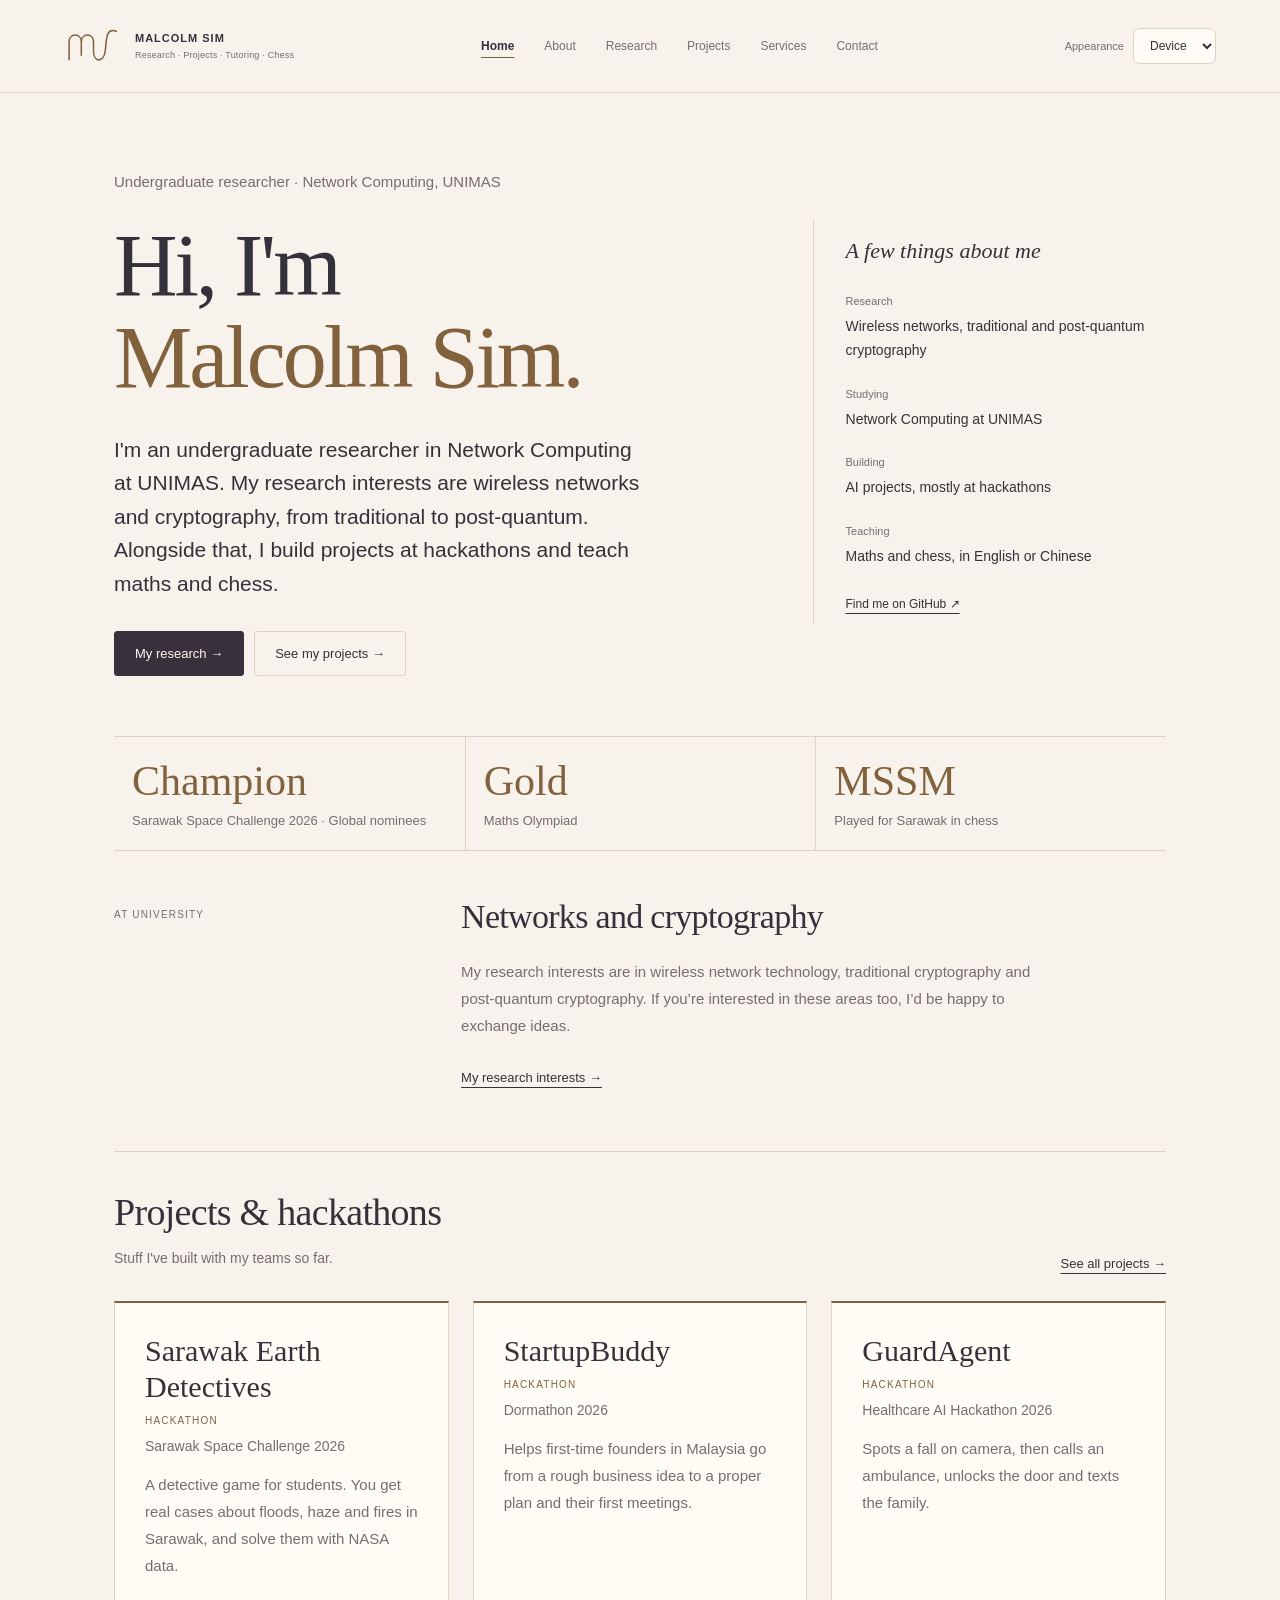
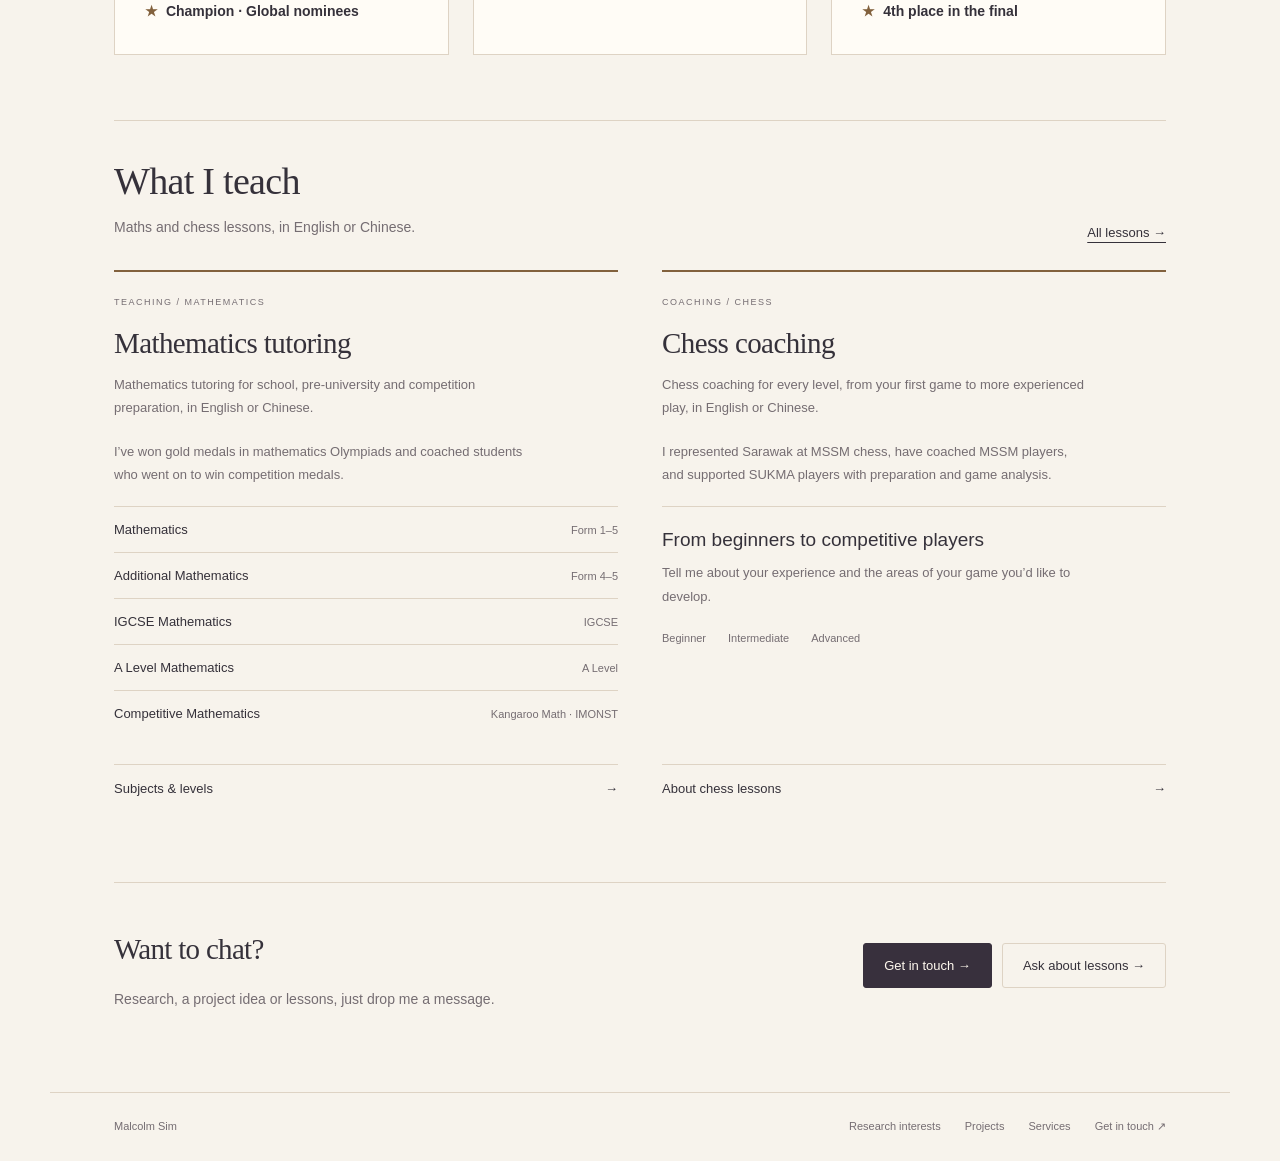
==== commit 9195f581: "Describe Malcolm as an undergraduate researcher instead of a student Co-Authored-By: Claude Opus 5.5" ====
--- a/index.html
+++ b/index.html
@@ -1,11 +1,11 @@
-<!doctype html><html lang="en"><head><meta charset="UTF-8"><meta name="viewport" content="width=device-width,initial-scale=1"><meta name="color-scheme" content="light dark"><script src="theme.js"></script><link rel="icon" href="malcolm-logo.svg?v=silk-champagne" type="image/svg+xml"><title>Malcolm Sim — Network Computing research, projects &amp; teaching</title><meta name="description" content="Malcolm Sim, Network Computing student and undergraduate researcher at UNIMAS. Research interests in wireless networks and cryptography, hackathon projects, maths tutoring and chess coaching.">
+<!doctype html><html lang="en"><head><meta charset="UTF-8"><meta name="viewport" content="width=device-width,initial-scale=1"><meta name="color-scheme" content="light dark"><script src="theme.js"></script><link rel="icon" href="malcolm-logo.svg?v=silk-champagne" type="image/svg+xml"><title>Malcolm Sim — Network Computing research, projects &amp; teaching</title><meta name="description" content="Malcolm Sim, undergraduate researcher in Network Computing at UNIMAS. Research interests in wireless networks and cryptography, hackathon projects, maths tutoring and chess coaching.">
   <link rel="canonical" href="https://malcolmskk.pages.dev/">
   <meta property="og:type" content="website">
   <meta property="og:site_name" content="Malcolm Sim">
   <meta property="og:title" content="Malcolm Sim | Undergraduate researcher in networks &amp; cryptography, UNIMAS">
-  <meta property="og:description" content="Network Computing student and undergraduate researcher at UNIMAS. Research in wireless networks and cryptography, hackathon projects, maths tutoring and chess coaching.">
+  <meta property="og:description" content="Undergraduate researcher in Network Computing at UNIMAS. Research in wireless networks and cryptography, hackathon projects, maths tutoring and chess coaching.">
   <meta property="og:url" content="https://malcolmskk.pages.dev/">
-  <meta property="og:image" content="https://malcolmskk.pages.dev/images/og-preview.jpg?v=2">
+  <meta property="og:image" content="https://malcolmskk.pages.dev/images/og-preview.jpg?v=3">
   <meta property="og:image:width" content="1200">
   <meta property="og:image:height" content="627">
   <meta property="og:image:alt" content="Malcolm Sim, undergraduate researcher in networks and cryptography at UNIMAS">
@@ -14,7 +14,7 @@
   <div class="opening-copy">
     <p class="opening-kicker">Undergraduate researcher · Network Computing, UNIMAS</p>
     <h1 id="home-title">Hi, I'm<br><em>Malcolm Sim.</em></h1>
-    <p class="opening-lead">I'm a Network Computing student and undergraduate researcher at UNIMAS. My research interests are wireless networks and cryptography, from traditional to post-quantum. Alongside that, I build projects at hackathons and teach maths and chess.</p>
+    <p class="opening-lead">I'm an undergraduate researcher in Network Computing at UNIMAS. My research interests are wireless networks and cryptography, from traditional to post-quantum. Alongside that, I build projects at hackathons and teach maths and chess.</p>
     <div class="actions">
       <a class="button primary" href="research.html">My research →</a>
       <a class="button" href="projects.html">See my projects →</a>
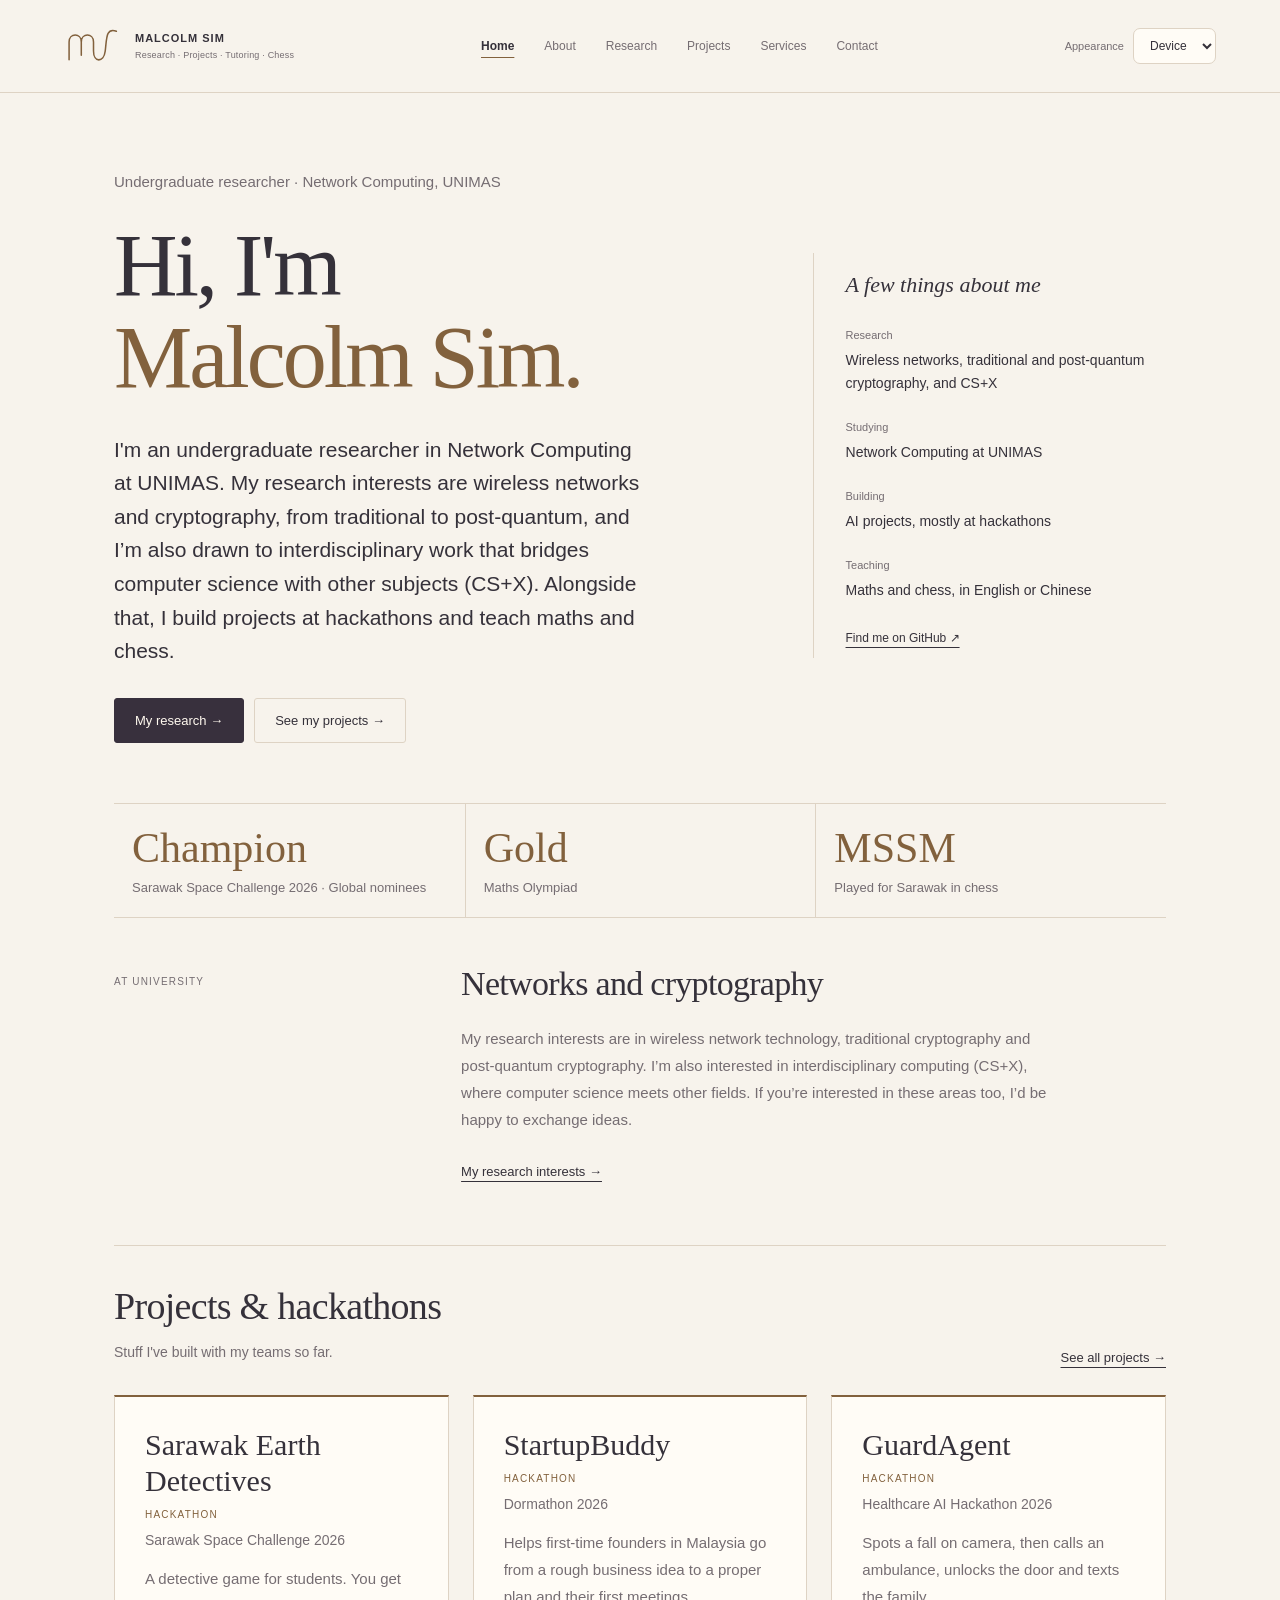
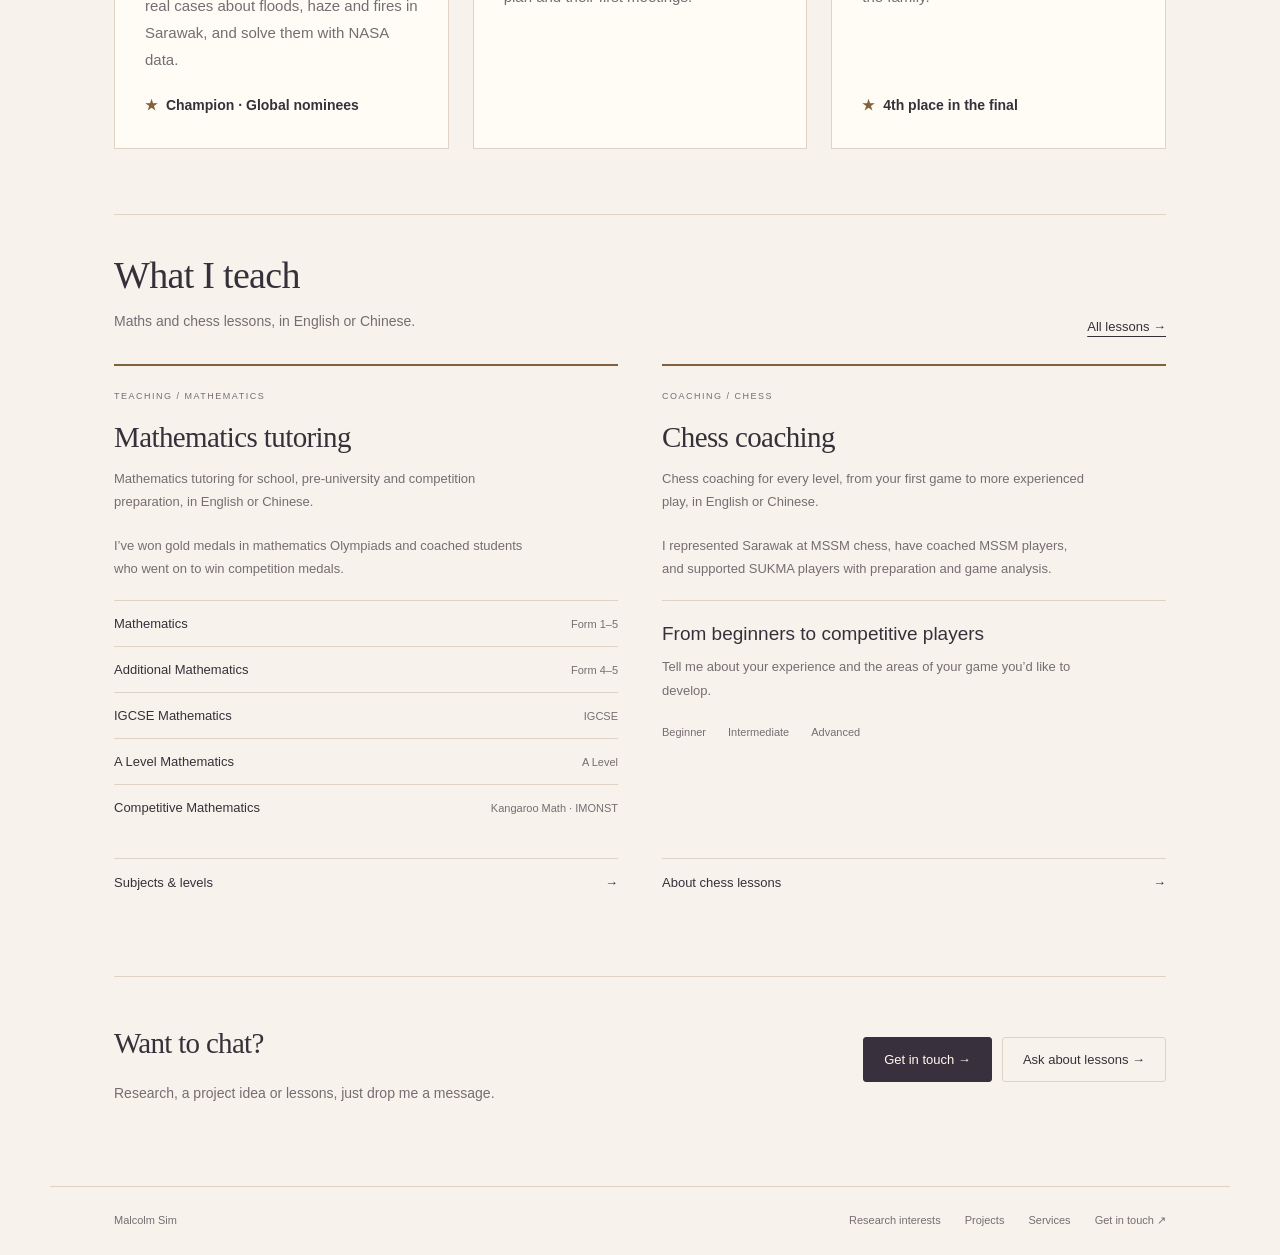
==== commit e66cc045: "Add interdisciplinary computing (CS+X) as a research interest Co-Authored-By: Claude Opus 5.5 <norep" ====
--- a/index.html
+++ b/index.html
@@ -1,11 +1,11 @@
 <!doctype html><html lang="en"><head><meta charset="UTF-8"><meta name="viewport" content="width=device-width,initial-scale=1"><meta name="color-scheme" content="light dark"><script src="theme.js"></script><link rel="icon" href="malcolm-logo.svg?v=silk-champagne" type="image/svg+xml"><title>Malcolm Sim — Network Computing research, projects &amp; teaching</title><meta name="description" content="Malcolm Sim, undergraduate researcher in Network Computing at UNIMAS. Research interests in wireless networks and cryptography, hackathon projects, maths tutoring and chess coaching.">
-  <link rel="canonical" href="https://malcolmskk.pages.dev/">
+  <link rel="canonical" href="https://malcolmskk.com/">
   <meta property="og:type" content="website">
   <meta property="og:site_name" content="Malcolm Sim">
   <meta property="og:title" content="Malcolm Sim | Undergraduate researcher in networks &amp; cryptography, UNIMAS">
   <meta property="og:description" content="Undergraduate researcher in Network Computing at UNIMAS. Research in wireless networks and cryptography, hackathon projects, maths tutoring and chess coaching.">
-  <meta property="og:url" content="https://malcolmskk.pages.dev/">
-  <meta property="og:image" content="https://malcolmskk.pages.dev/images/og-preview.jpg?v=3">
+  <meta property="og:url" content="https://malcolmskk.com/">
+  <meta property="og:image" content="https://malcolmskk.com/images/og-preview.jpg?v=5">
   <meta property="og:image:width" content="1200">
   <meta property="og:image:height" content="627">
   <meta property="og:image:alt" content="Malcolm Sim, undergraduate researcher in networks and cryptography at UNIMAS">
@@ -14,7 +14,7 @@
   <div class="opening-copy">
     <p class="opening-kicker">Undergraduate researcher · Network Computing, UNIMAS</p>
     <h1 id="home-title">Hi, I'm<br><em>Malcolm Sim.</em></h1>
-    <p class="opening-lead">I'm an undergraduate researcher in Network Computing at UNIMAS. My research interests are wireless networks and cryptography, from traditional to post-quantum. Alongside that, I build projects at hackathons and teach maths and chess.</p>
+    <p class="opening-lead">I'm an undergraduate researcher in Network Computing at UNIMAS. My research interests are wireless networks and cryptography, from traditional to post-quantum, and I’m also drawn to interdisciplinary work that bridges computer science with other subjects (CS+X). Alongside that, I build projects at hackathons and teach maths and chess.</p>
     <div class="actions">
       <a class="button primary" href="research.html">My research →</a>
       <a class="button" href="projects.html">See my projects →</a>
@@ -23,7 +23,7 @@
   <aside class="desk-notes" aria-label="A few things about me">
     <p class="note-title">A few things about me</p>
     <dl>
-      <div><dt>Research</dt><dd>Wireless networks, traditional and post-quantum cryptography</dd></div>
+      <div><dt>Research</dt><dd>Wireless networks, traditional and post-quantum cryptography, and CS+X</dd></div>
       <div><dt>Studying</dt><dd>Network Computing at UNIMAS</dd></div>
       <div><dt>Building</dt><dd>AI projects, mostly at hackathons</dd></div>
       <div><dt>Teaching</dt><dd>Maths and chess, in English or Chinese</dd></div>
@@ -36,7 +36,7 @@
   <li><strong>Gold</strong><span>Maths Olympiad</span></li>
   <li><strong>MSSM</strong><span>Played for Sarawak in chess</span></li>
 </ul>
-<section class="research-note"><span class="label">At university</span><div><h2>Networks and cryptography</h2><p>My research interests are in wireless network technology, traditional cryptography and post-quantum cryptography. If you’re interested in these areas too, I’d be happy to exchange ideas.</p><a class="text-link" href="research.html">My research interests →</a></div></section>
+<section class="research-note"><span class="label">At university</span><div><h2>Networks and cryptography</h2><p>My research interests are in wireless network technology, traditional cryptography and post-quantum cryptography. I’m also interested in interdisciplinary computing (CS+X), where computer science meets other fields. If you’re interested in these areas too, I’d be happy to exchange ideas.</p><a class="text-link" href="research.html">My research interests →</a></div></section>
 <section class="hub-section projects-teaser" aria-labelledby="projects-title">
   <div class="section-heading section-heading-with-link">
     <div><h2 id="projects-title">Projects &amp; hackathons</h2><p>Stuff I've built with my teams so far.</p></div>
@@ -74,3 +74,4 @@
   </div>
 </section>
 </main><footer><a href="index.html" class="footer-name">Malcolm Sim</a><div class="footer-links"><a href="research.html">Research interests</a><a href="projects.html">Projects</a><a href="services.html">Services</a><a href="contact.html">Get in touch ↗</a></div></footer></body></html>
+
